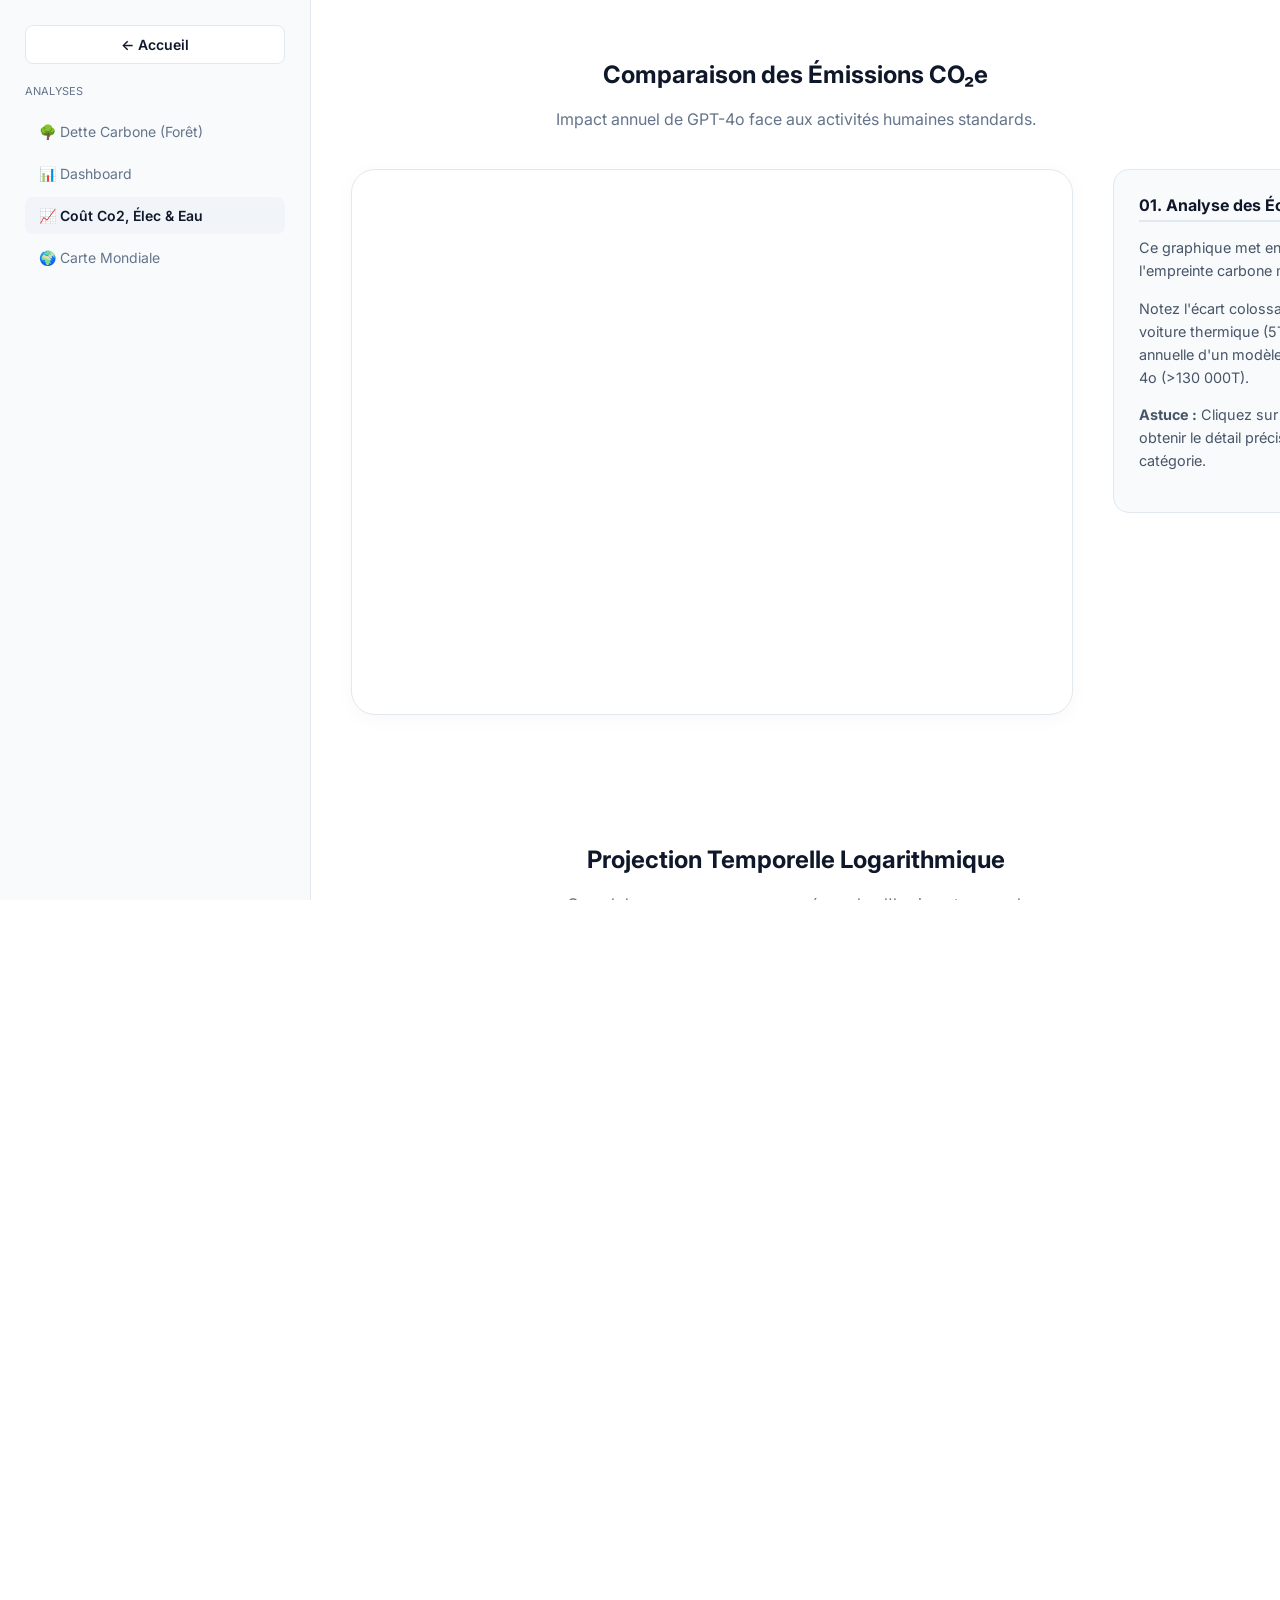
==== Effects.html @ 61dbec6e "adding pages" ====
<!DOCTYPE html>
<html lang="fr">
<head>
  <meta charset="UTF-8" />
  <meta name="viewport" content="width=device-width, initial-scale=1.0">
  <title>Analyse Impact Environnemental IA</title>
  <script src="https://d3js.org/d3.v7.min.js"></script>
  <link href="https://fonts.googleapis.com/css2?family=Inter:wght@300;400;600;700;800&display=swap" rel="stylesheet">
  <style>
    :root {
      --bg: #ffffff; --sidebar-bg: #f8fafc; --text-main: #0f172a;
      --text-muted: #64748b; --border: #e2e8f0;
      --carbon: #22c55e; --elec: #eab308; --water: #3b82f6; --accent: #6366f1;
    }

    body { margin: 0; background: var(--bg); color: var(--text-main); font-family: 'Inter', sans-serif; display: flex; height: 100vh; overflow: hidden; }

    /* Sidebar */
    #sidebar { width: 260px; background: var(--sidebar-bg); padding: 25px; border-right: 1px solid var(--border); flex-shrink: 0; }
    #back-btn { background: #fff; border: 1px solid var(--border); color: var(--text-main); padding: 10px; border-radius: 8px; cursor: pointer; margin-bottom: 20px; font-weight: 600; text-decoration: none; display: flex; align-items: center; justify-content: center; gap: 8px; font-size: 14px; }
    .sidebar-item { padding: 10px 14px; color: var(--text-muted); text-decoration: none; border-radius: 8px; font-size: 14px; display: block; margin-bottom: 5px; }
    .sidebar-item.active { background: #f1f5f9; color: var(--text-main); font-weight: 600; }

    /* Main Area Scrollable */
    #main-zone { flex: 1; overflow-y: auto; padding: 40px; scroll-behavior: smooth; }
    
    .section-container { max-width: 1100px; margin: 0 auto 100px auto; }
    .header-block { margin-bottom: 40px; text-align: center; }
    
    .viz-card { background: #fff; border: 1px solid var(--border); border-radius: 24px; padding: 35px; box-shadow: 0 4px 20px rgba(0,0,0,0.03); margin-bottom: 30px; position: relative; }

    /* Layout Alterné Texte/Graphique */
    .split-layout { display: grid; grid-template-columns: 1fr 300px; gap: 40px; align-items: start; }
    .split-layout.reverse { grid-template-columns: 300px 1fr; }

    /* Styling Graphiques */
    .axis-title { font-size: 11px; font-weight: 800; fill: var(--text-muted); text-transform: uppercase; letter-spacing: 1px; }
    .axis-label { font-size: 10px; font-weight: 700; fill: var(--text-muted); }
    .grid line { stroke: #f1f5f9; }
    
    /* Légendes Interactives */
    .legend-row { display: flex; gap: 15px; margin-bottom: 20px; justify-content: center; }
    .pill { padding: 8px 16px; border-radius: 100px; font-size: 11px; font-weight: 800; cursor: pointer; opacity: 0.3; transition: 0.3s; color: white; border: none; }
    .pill.active { opacity: 1; box-shadow: 0 4px 10px rgba(0,0,0,0.1); }

    .analysis-box { background: #f8fafc; padding: 25px; border-radius: 16px; border: 1px solid var(--border); }
    .analysis-box h3 { margin: 0 0 10px 0; font-size: 1rem; border-bottom: 2px solid var(--border); padding-bottom: 5px; }
    .analysis-box p { font-size: 0.9rem; line-height: 1.6; color: #475569; }

    /* Info Pane (Bar Chart) */
    #info-pane {
      margin-top: 20px; background: #f1f5f9; padding: 0; max-height: 0; overflow: hidden; border-radius: 16px;
      transition: all 0.5s ease;
    }
    #info-pane.visible { padding: 20px; max-height: 200px; border: 1px solid var(--border); }

    .tooltip { position: absolute; opacity: 0; background: #1e293b; color: white; padding: 10px; border-radius: 8px; font-size: 11px; pointer-events: none; z-index: 1000; }
  </style>
</head>
<body>

  <aside id="sidebar">
      <a href="index.html" id="back-btn">← Accueil</a>
      <div style="font-size: 11px; color: var(--text-muted); text-transform: uppercase; margin-bottom: 15px;">Analyses</div>
      <a href="foret.html" class="sidebar-item">🌳 Dette Carbone (Forêt)</a>
      <a href="Analytics.html" class="sidebar-item">📊 Dashboard</a>
      <a href="#" class="sidebar-item active">📈 Coût Co2, Élec & Eau</a>
      <a href="map.html" class="sidebar-item">🌍 Carte Mondiale</a>
  </aside>

  <main id="main-zone">

    <section id="section-bars" class="section-container">
        <div class="header-block">
            <h1>Comparaison des Émissions CO₂e</h1>
            <p style="color: var(--text-muted);">Impact annuel de GPT-4o face aux activités humaines standards.</p>
        </div>

        <div class="split-layout">
            <div class="viz-card">
                <svg id="barChart" width="650" height="450"></svg>
                
                <div id="info-pane">
                    <h4 id="info-title" style="margin:0; font-size:11px; color:var(--carbon); text-transform:uppercase;">Détails</h4>
                    <div id="info-val" style="font-size: 18px; font-weight: 800; margin: 5px 0;"></div>
                    <p id="info-desc" style="margin:0; font-size: 13px; color: var(--text-muted); line-height: 1.5;"></p>
                </div>
            </div>
            <div class="analysis-box">
                <h3>01. Analyse des Échelles</h3>
                <p>Ce graphique met en perspective l'empreinte carbone massive de l'IA.</p>
                <p>Notez l'écart colossal entre une voiture thermique (5T) et l'inférence annuelle d'un modèle comme GPT-4o (>130 000T).</p>
                <p><b>Astuce :</b> Cliquez sur les barres pour obtenir le détail précis de chaque catégorie.</p>
            </div>
        </div>
    </section>

    <section id="section-line" class="section-container">
        <div class="header-block">
            <h1>Projection Temporelle Logarithmique</h1>
            <p style="color: var(--text-muted);">Cumul des ressources consommées selon l'horizon temporel.</p>
        </div>

        <div class="legend-row">
            <button class="pill active" id="p-elec" style="background: var(--elec);" onclick="toggleMetric('elec')">⚡ ÉLEC (MWh)</button>
            <button class="pill active" id="p-carbon" style="background: var(--carbon);" onclick="toggleMetric('carbon')">🌱 CARBONE (kg)</button>
            <button class="pill active" id="p-water" style="background: var(--water);" onclick="toggleMetric('water')">💧 EAU (m³)</button>
        </div>

        <div class="split-layout reverse">
            <div class="analysis-box">
                <h3>02. Dynamique Temporelle</h3>
                <p>L'utilisation d'une échelle logarithmique permet de visualiser la croissance exponentielle sans écraser les données initiales (minutes vs années).</p>
                <p>Les bandes d'incertitude (±10x) reflètent la variabilité de l'efficacité des data centers mondiaux.</p>
            </div>
            <div class="viz-card">
                <svg id="lineChart" width="650" height="400"></svg>
            </div>
        </div>
    </section>

    <div id="tooltip" class="tooltip"></div>
  </main>

  <script>
    /* --- DATASETS --- */
    
    // TOUTES LES 8 DONNÉES RESTAURÉES
    const barData = [
      { l: "1 Voiture (USA)", v: 5, c: "#cbd5e1", desc: "Émissions moyennes d'une voiture thermique américaine sur un an." },
      { l: "1 Vol BOS-LHR", v: 60, c: "#cbd5e1", desc: "Impact carbone d'un trajet aller simple Boston-Londres." },
      { l: "100 Acres Forêt", v: 100, c: "#94a3b8", desc: "Quantité de CO2 absorbée par 404 686 m² de forêt par an." },
      { l: "2,300 Vols", v: 137531, c: "#64748b", desc: "Équivalent d'un trafic aérien massif groupé." },
      { l: "113k Litres Essence", v: 138000, c: "#475569", desc: "Émissions générées par la combustion de 30 000 gallons d'essence." },
      { l: "138k Acres Forêt", v: 138000, c: "#334155", desc: "La surface de forêt nécessaire pour compenser l'estimation basse de GPT-4o." },
      { l: "GPT-4o (Min)", v: 138125, c: "#22c55e", desc: "Estimation minimale des émissions liées à l'inférence annuelle de GPT-4o." },
      { l: "GPT-4o (Max)", v: 163441, c: "#15803d", desc: "Estimation maximale de la consommation de carbone pour faire tourner le modèle en 2025." }
    ];

    const Q_DAY = 2.5e9, CO2_G = 2.33, WH = 10, WATER_MIN = 102972;
    const timeS = [{l:"1 min", m:1}, {l:"1 h", m:60}, {l:"1 jour", m:1440}, {l:"1 mois", m:43200}, {l:"1 an", m:525600}];
    const lineMetrics = {
        elec: { color: "#eab308", label: "Électricité", unit: "MWh", visible: true },
        carbon: { color: "#22c55e", label: "Carbone", unit: "kg", visible: true },
        water: { color: "#3b82f6", label: "Eau", unit: "m³", visible: true }
    };

    /* --- RENDER BAR CHART --- */
    const bSvg = d3.select("#barChart"), bMargin = {top:20, right:20, bottom:100, left:60}; // Bottom augmenté pour labels inclinés
    const bW = 650 - bMargin.left - bMargin.right, bH = 450 - bMargin.top - bMargin.bottom;
    const bg = bSvg.append("g").attr("transform", `translate(${bMargin.left},${bMargin.top})`);

    const bx = d3.scaleBand().range([0, bW]).domain(barData.map(d=>d.l)).padding(0.3);
    const by = d3.scaleLinear().range([bH, 0]).domain([0, d3.max(barData, d=>d.v)*1.1]);

    // Grille
    bg.append("g").attr("class", "grid").call(d3.axisLeft(by).ticks(5).tickSize(-bW).tickFormat(""));

    // Barres
    bg.selectAll("rect").data(barData).enter().append("rect")
      .attr("x", d=>bx(d.l)).attr("y", d=>by(d.v)).attr("width", bx.bandwidth()).attr("height", d=>bH - by(d.v))
      .attr("fill", d=>d.c).attr("rx", 4)
      .style("cursor", "pointer")
      .on("mouseover", function() { d3.select(this).style("opacity", 0.8); })
      .on("mouseout", function() { d3.select(this).style("opacity", 1); })
      .on("click", (e, d) => {
          d3.select("#info-pane").classed("visible", true);
          d3.select("#info-title").text(d.label.replace(/\n/g, " "));
          d3.select("#info-val").text(d.value.toLocaleString() + " T CO₂e");
          d3.select("#info-desc").text(d.desc);
      });

    // Valeurs sur barres (Format compact pour éviter chevauchement)
    bg.selectAll(".val").data(barData).enter().append("text")
      .attr("class", "axis-label")
      .attr("x", d=>bx(d.l)+bx.bandwidth()/2).attr("y", d=>by(d.v)-5)
      .attr("text-anchor", "middle")
      .style("font-weight", "800")
      .text(d => d.v > 1000 ? d3.format(".2s")(d.v) : d.v);

    // Axes Bar
    bg.append("g").attr("transform", `translate(0,${bH})`).call(d3.axisBottom(bx).tickSize(0).tickPadding(10))
      .selectAll("text")
      .attr("class", "axis-label")
      .style("text-anchor", "end")
      .attr("dx", "-0.8em").attr("dy", "0.15em")
      .attr("transform", "rotate(-30)"); // Rotation des labels pour lisibilité

    bg.append("g").call(d3.axisLeft(by).ticks(5, "~s")).selectAll("text").attr("class", "axis-label");
    bg.append("text").attr("class", "axis-title").attr("transform", "rotate(-90)").attr("y", -45).attr("x", -bH/2).attr("text-anchor", "middle").text("Tonnes CO₂e");

    /* --- RENDER LINE CHART --- */
    const lSvg = d3.select("#lineChart"), lMargin = {top:20, right:30, bottom:50, left:60};
    const lW = 650 - lMargin.left - lMargin.right, lH = 400 - lMargin.top - lMargin.bottom;
    const lg = lSvg.append("g").attr("transform", `translate(${lMargin.left},${lMargin.top})`);

    const lData = timeS.map(d => {
        const q = (Q_DAY / 1440) * d.m;
        return { time: d.l, carbon: (q * CO2_G) / 1000, elec: (q * WH) / 1e6, water: (WATER_MIN * d.m) / 1000 };
    });

    const lx = d3.scalePoint().domain(lData.map(d => d.time)).range([0, lW]);
    const ly = d3.scaleLog().domain([1, d3.max(lData, d => d.carbon) * 100]).range([lH, 0]);

    lg.append("g").attr("class", "grid").call(d3.axisLeft(ly).ticks(10).tickSize(-lW).tickFormat(""));

    Object.keys(lineMetrics).forEach(key => {
        const m = lineMetrics[key];
        const group = lg.append("g").attr("id", `g-${key}`);
        group.append("path").datum(lData).attr("fill", m.color).style("opacity", 0.15)
             .attr("d", d3.area().x(d => lx(d.time)).y0(d => ly(d[key]/10)).y1(d => ly(d[key]*10)).curve(d3.curveMonotoneX));
        group.append("path").datum(lData).attr("fill", "none").attr("stroke", m.color).attr("stroke-width", 3)
             .attr("d", d3.line().x(d => lx(d.time)).y(d => ly(d[key])).curve(d3.curveMonotoneX));
        
        // Tooltip interaction
        group.selectAll(".dot").data(lData).enter().append("circle")
            .attr("cx", d => lx(d.time)).attr("cy", d => ly(d[key])).attr("r", 5).attr("fill", m.color)
            .on("mouseover", (e, d) => showTooltip(e, d, key))
            .on("mouseout", hideTooltip);
    });

    lg.append("g").attr("transform", `translate(0,${lH})`).call(d3.axisBottom(lx).tickSize(0).tickPadding(15)).selectAll("text").attr("class", "axis-label");
    lg.append("g").call(d3.axisLeft(ly).ticks(5, "~s")).selectAll("text").attr("class", "axis-label");
    lg.append("text").attr("class", "axis-title").attr("x", lW/2).attr("y", lH + 40).attr("text-anchor", "middle").text("Horizon Temporel");

    window.toggleMetric = (key) => {
        lineMetrics[key].visible = !lineMetrics[key].visible;
        d3.select(`#g-${key}`).transition().duration(400).style("opacity", lineMetrics[key].visible ? 1 : 0);
        d3.select(`#p-${key}`).classed("active", lineMetrics[key].visible);
    };

    function showTooltip(e, d, key) {
        const m = lineMetrics[key];
        d3.select("#tooltip").style("opacity", 1)
          .html(`<b>${d.time}</b><br><span style="color:${m.color}">●</span> ${m.label}: <b>${d3.format(",.0f")(d[key])} ${m.unit}</b>`)
          .style("left", (e.pageX + 15) + "px").style("top", (e.pageY - 20) + "px");
    }
    function hideTooltip() { d3.select("#tooltip").style("opacity", 0); }
  </script>
</body>
</html>
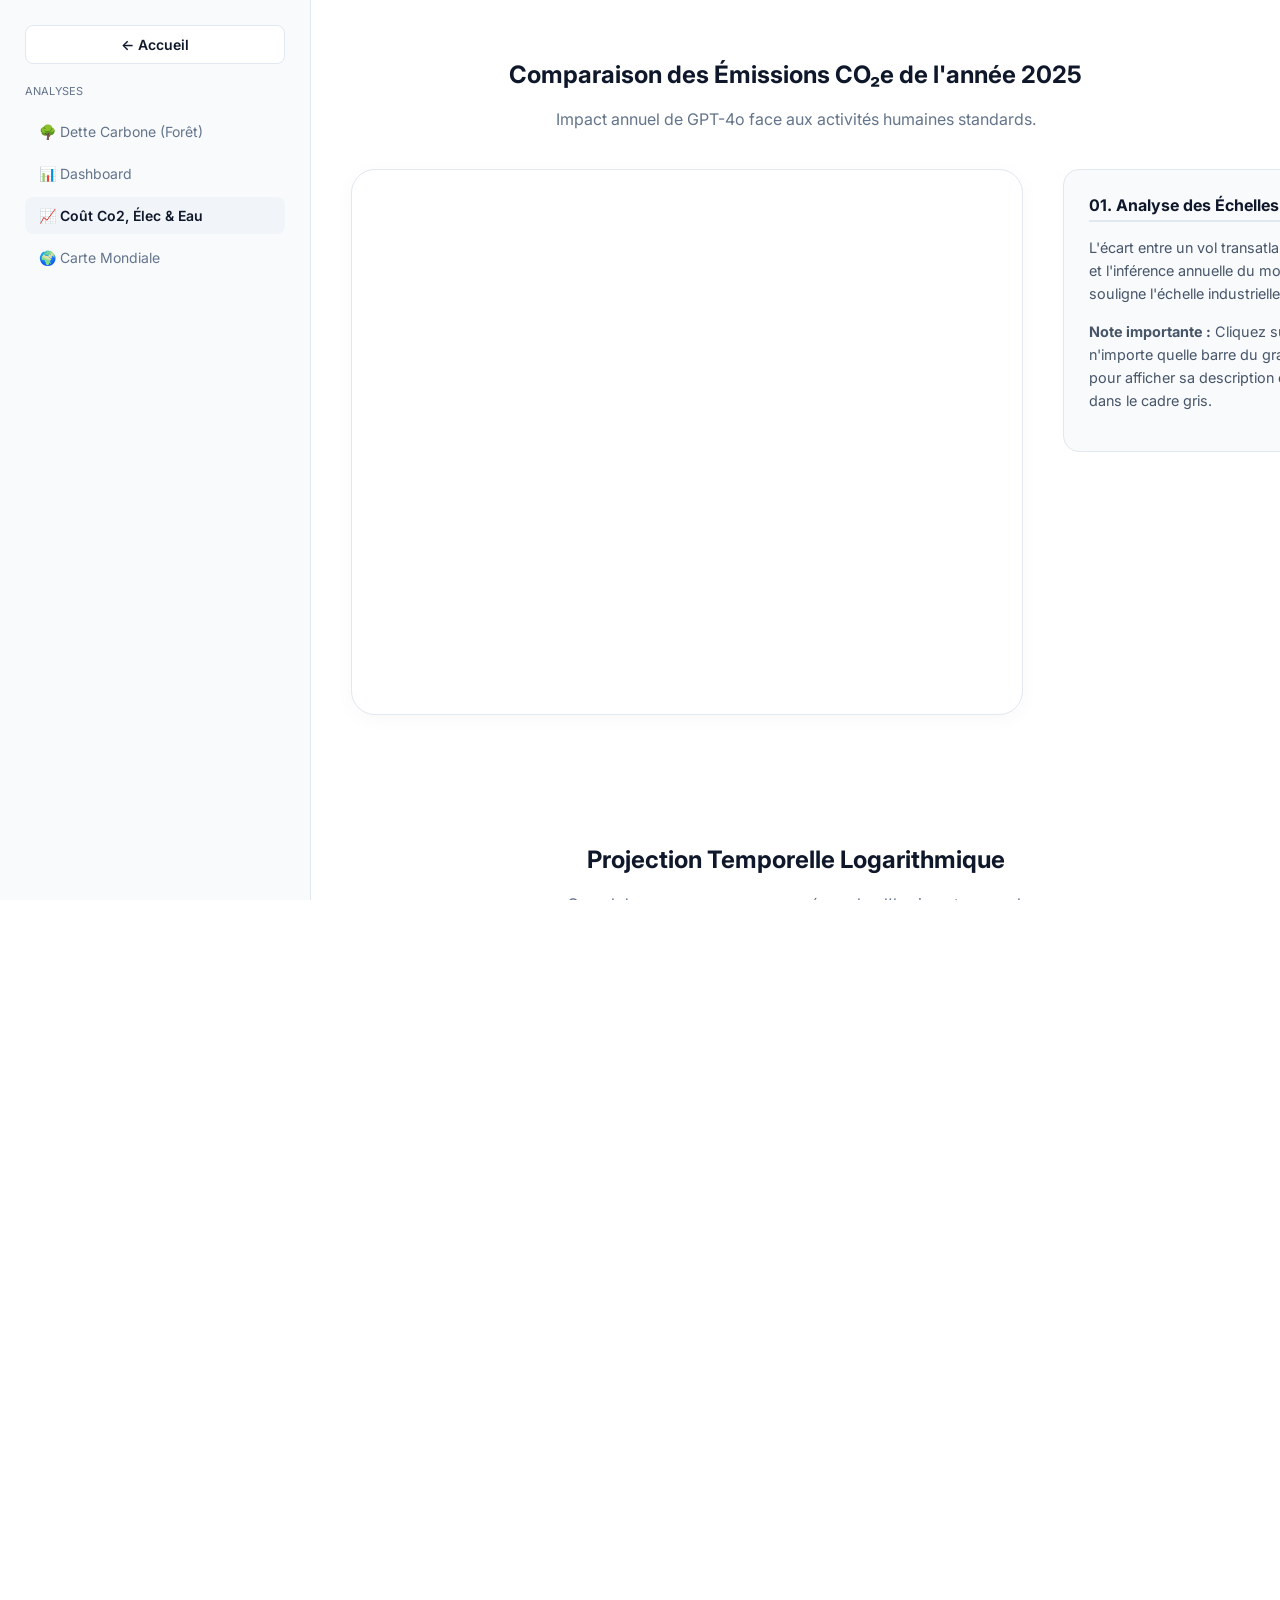
==== commit 321df94b: "fixing details in barchart" ====
--- a/Effects.html
+++ b/Effects.html
@@ -21,7 +21,7 @@
     .sidebar-item { padding: 10px 14px; color: var(--text-muted); text-decoration: none; border-radius: 8px; font-size: 14px; display: block; margin-bottom: 5px; }
     .sidebar-item.active { background: #f1f5f9; color: var(--text-main); font-weight: 600; }
 
-    /* Main Area Scrollable */
+    /* Main Area */
     #main-zone { flex: 1; overflow-y: auto; padding: 40px; scroll-behavior: smooth; }
     
     .section-container { max-width: 1100px; margin: 0 auto 100px auto; }
@@ -29,16 +29,15 @@
     
     .viz-card { background: #fff; border: 1px solid var(--border); border-radius: 24px; padding: 35px; box-shadow: 0 4px 20px rgba(0,0,0,0.03); margin-bottom: 30px; position: relative; }
 
-    /* Layout Alterné Texte/Graphique */
+    /* Layout */
     .split-layout { display: grid; grid-template-columns: 1fr 300px; gap: 40px; align-items: start; }
     .split-layout.reverse { grid-template-columns: 300px 1fr; }
 
-    /* Styling Graphiques */
+    /* Graphiques */
     .axis-title { font-size: 11px; font-weight: 800; fill: var(--text-muted); text-transform: uppercase; letter-spacing: 1px; }
     .axis-label { font-size: 10px; font-weight: 700; fill: var(--text-muted); }
     .grid line { stroke: #f1f5f9; }
     
-    /* Légendes Interactives */
     .legend-row { display: flex; gap: 15px; margin-bottom: 20px; justify-content: center; }
     .pill { padding: 8px 16px; border-radius: 100px; font-size: 11px; font-weight: 800; cursor: pointer; opacity: 0.3; transition: 0.3s; color: white; border: none; }
     .pill.active { opacity: 1; box-shadow: 0 4px 10px rgba(0,0,0,0.1); }
@@ -47,12 +46,12 @@
     .analysis-box h3 { margin: 0 0 10px 0; font-size: 1rem; border-bottom: 2px solid var(--border); padding-bottom: 5px; }
     .analysis-box p { font-size: 0.9rem; line-height: 1.6; color: #475569; }
 
-    /* Info Pane (Bar Chart) */
+    /* --- INFO PANE (LA PARTIE QUI ETAIT VIDE) --- */
     #info-pane {
-      margin-top: 20px; background: #f1f5f9; padding: 0; max-height: 0; overflow: hidden; border-radius: 16px;
-      transition: all 0.5s ease;
+      margin-top: 20px; background: #f8fafc; padding: 0; max-height: 0; overflow: hidden; border-radius: 16px;
+      transition: all 0.5s ease; border: 0px solid transparent;
     }
-    #info-pane.visible { padding: 20px; max-height: 200px; border: 1px solid var(--border); }
+    #info-pane.visible { padding: 20px; max-height: 200px; border: 1px solid var(--carbon); }
 
     .tooltip { position: absolute; opacity: 0; background: #1e293b; color: white; padding: 10px; border-radius: 8px; font-size: 11px; pointer-events: none; z-index: 1000; }
   </style>
@@ -72,25 +71,25 @@
 
     <section id="section-bars" class="section-container">
         <div class="header-block">
-            <h1>Comparaison des Émissions CO₂e</h1>
+            <h1>Comparaison des Émissions CO₂e de l'année 2025 </h1>
             <p style="color: var(--text-muted);">Impact annuel de GPT-4o face aux activités humaines standards.</p>
         </div>
 
         <div class="split-layout">
             <div class="viz-card">
-                <svg id="barChart" width="650" height="450"></svg>
+                <svg id="barChart" width="600" height="450"></svg>
                 
                 <div id="info-pane">
-                    <h4 id="info-title" style="margin:0; font-size:11px; color:var(--carbon); text-transform:uppercase;">Détails</h4>
-                    <div id="info-val" style="font-size: 18px; font-weight: 800; margin: 5px 0;"></div>
-                    <p id="info-desc" style="margin:0; font-size: 13px; color: var(--text-muted); line-height: 1.5;"></p>
+                    <h4 id="info-title" style="margin:0; font-size:12px; color:var(--carbon); text-transform:uppercase; font-weight: 800;">Détails</h4>
+                    <div id="info-val" style="font-size: 24px; font-weight: 800; margin: 8px 0; color: var(--text-main);"></div>
+                    <p id="info-desc" style="margin:0; font-size: 14px; color: var(--text-muted); line-height: 1.5;"></p>
                 </div>
             </div>
+            
             <div class="analysis-box">
                 <h3>01. Analyse des Échelles</h3>
-                <p>Ce graphique met en perspective l'empreinte carbone massive de l'IA.</p>
-                <p>Notez l'écart colossal entre une voiture thermique (5T) et l'inférence annuelle d'un modèle comme GPT-4o (>130 000T).</p>
-                <p><b>Astuce :</b> Cliquez sur les barres pour obtenir le détail précis de chaque catégorie.</p>
+                <p>L'écart entre un vol transatlantique et l'inférence annuelle du modèle souligne l'échelle industrielle de l'IA.</p>
+                <p><b>Note importante :</b> Cliquez sur n'importe quelle barre du graphique pour afficher sa description exacte dans le cadre gris.</p>
             </div>
         </div>
     </section>
@@ -110,11 +109,11 @@
         <div class="split-layout reverse">
             <div class="analysis-box">
                 <h3>02. Dynamique Temporelle</h3>
-                <p>L'utilisation d'une échelle logarithmique permet de visualiser la croissance exponentielle sans écraser les données initiales (minutes vs années).</p>
+                <p>L'utilisation d'une échelle logarithmique permet de visualiser la croissance exponentielle sans écraser les données initiales.</p>
                 <p>Les bandes d'incertitude (±10x) reflètent la variabilité de l'efficacité des data centers mondiaux.</p>
             </div>
             <div class="viz-card">
-                <svg id="lineChart" width="650" height="400"></svg>
+                <svg id="lineChart" width="600" height="400"></svg>
             </div>
         </div>
     </section>
@@ -123,18 +122,18 @@
   </main>
 
   <script>
-    /* --- DATASETS --- */
-    
-    // TOUTES LES 8 DONNÉES RESTAURÉES
+    /* --- DATASETS (Variables renommées pour clarté) --- */
+    
+    // Noms des clés: label, value, color, desc
     const barData = [
-      { l: "1 Voiture (USA)", v: 5, c: "#cbd5e1", desc: "Émissions moyennes d'une voiture thermique américaine sur un an." },
-      { l: "1 Vol BOS-LHR", v: 60, c: "#cbd5e1", desc: "Impact carbone d'un trajet aller simple Boston-Londres." },
-      { l: "100 Acres Forêt", v: 100, c: "#94a3b8", desc: "Quantité de CO2 absorbée par 404 686 m² de forêt par an." },
-      { l: "2,300 Vols", v: 137531, c: "#64748b", desc: "Équivalent d'un trafic aérien massif groupé." },
-      { l: "113k Litres Essence", v: 138000, c: "#475569", desc: "Émissions générées par la combustion de 30 000 gallons d'essence." },
-      { l: "138k Acres Forêt", v: 138000, c: "#334155", desc: "La surface de forêt nécessaire pour compenser l'estimation basse de GPT-4o." },
-      { l: "GPT-4o (Min)", v: 138125, c: "#22c55e", desc: "Estimation minimale des émissions liées à l'inférence annuelle de GPT-4o." },
-      { l: "GPT-4o (Max)", v: 163441, c: "#15803d", desc: "Estimation maximale de la consommation de carbone pour faire tourner le modèle en 2025." }
+      { label: "1 Voiture (USA)", value: 5, color: "#cbd5e1", desc: "Émissions moyennes d'une voiture thermique américaine sur un an." },
+      { label: "1 Vol BOS-LHR", value: 60, color: "#cbd5e1", desc: "Impact carbone d'un trajet aller simple Boston-Londres." },
+      { label: "100 Acres Forêt", value: 100, color: "#94a3b8", desc: "Quantité de CO2 absorbée par 404 686 m² de forêt par an." },
+      { label: "2,300 Vols", value: 137531, color: "#64748b", desc: "Équivalent d'un trafic aérien massif groupé." },
+      { label: "113k Litres Essence", value: 138000, color: "#475569", desc: "Émissions générées par la combustion de 30 000 gallons d'essence." },
+      { label: "138k Acres Forêt", value: 138000, color: "#334155", desc: "La surface de forêt nécessaire pour compenser l'estimation basse de GPT-4o." },
+      { label: "GPT-4o (Min)", value: 138125, color: "#22c55e", desc: "Estimation minimale des émissions liées à l'inférence annuelle de GPT-4o." },
+      { label: "GPT-4o (Max)", value: 163441, color: "#15803d", desc: "Estimation maximale de la consommation de carbone pour faire tourner le modèle en 2025." }
     ];
 
     const Q_DAY = 2.5e9, CO2_G = 2.33, WH = 10, WATER_MIN = 102972;
@@ -146,52 +145,46 @@
     };
 
     /* --- RENDER BAR CHART --- */
-    const bSvg = d3.select("#barChart"), bMargin = {top:20, right:20, bottom:100, left:60}; // Bottom augmenté pour labels inclinés
-    const bW = 650 - bMargin.left - bMargin.right, bH = 450 - bMargin.top - bMargin.bottom;
+    const bSvg = d3.select("#barChart"), bMargin = {top:20, right:20, bottom:100, left:60};
+    const bW = 600 - bMargin.left - bMargin.right, bH = 450 - bMargin.top - bMargin.bottom;
     const bg = bSvg.append("g").attr("transform", `translate(${bMargin.left},${bMargin.top})`);
 
-    const bx = d3.scaleBand().range([0, bW]).domain(barData.map(d=>d.l)).padding(0.3);
-    const by = d3.scaleLinear().range([bH, 0]).domain([0, d3.max(barData, d=>d.v)*1.1]);
-
-    // Grille
+    // Utilisation de .label et .value
+    const bx = d3.scaleBand().range([0, bW]).domain(barData.map(d=>d.label)).padding(0.3);
+    const by = d3.scaleLinear().range([bH, 0]).domain([0, d3.max(barData, d=>d.value)*1.1]);
+
     bg.append("g").attr("class", "grid").call(d3.axisLeft(by).ticks(5).tickSize(-bW).tickFormat(""));
 
-    // Barres
     bg.selectAll("rect").data(barData).enter().append("rect")
-      .attr("x", d=>bx(d.l)).attr("y", d=>by(d.v)).attr("width", bx.bandwidth()).attr("height", d=>bH - by(d.v))
-      .attr("fill", d=>d.c).attr("rx", 4)
+      .attr("x", d=>bx(d.label)).attr("y", d=>by(d.value)).attr("width", bx.bandwidth()).attr("height", d=>bH - by(d.value))
+      .attr("fill", d=>d.color).attr("rx", 4)
       .style("cursor", "pointer")
       .on("mouseover", function() { d3.select(this).style("opacity", 0.8); })
       .on("mouseout", function() { d3.select(this).style("opacity", 1); })
       .on("click", (e, d) => {
+          // CORRECTION ICI : Utilisation explicite des bonnes propriétés
           d3.select("#info-pane").classed("visible", true);
-          d3.select("#info-title").text(d.label.replace(/\n/g, " "));
-          d3.select("#info-val").text(d.value.toLocaleString() + " T CO₂e");
-          d3.select("#info-desc").text(d.desc);
+          d3.select("#info-title").text(d.label); // .label existe
+          d3.select("#info-val").text(d.value.toLocaleString() + " T CO₂e"); // .value existe
+          d3.select("#info-desc").text(d.desc); // .desc existe
       });
 
-    // Valeurs sur barres (Format compact pour éviter chevauchement)
+    // Valeurs sur barres
     bg.selectAll(".val").data(barData).enter().append("text")
-      .attr("class", "axis-label")
-      .attr("x", d=>bx(d.l)+bx.bandwidth()/2).attr("y", d=>by(d.v)-5)
-      .attr("text-anchor", "middle")
-      .style("font-weight", "800")
-      .text(d => d.v > 1000 ? d3.format(".2s")(d.v) : d.v);
-
-    // Axes Bar
+      .attr("class", "axis-label").attr("x", d=>bx(d.label)+bx.bandwidth()/2).attr("y", d=>by(d.value)-5)
+      .attr("text-anchor", "middle").style("font-weight", "800")
+      .text(d => d.value > 1000 ? d3.format(".2s")(d.value) : d.value);
+
+    // Axes
     bg.append("g").attr("transform", `translate(0,${bH})`).call(d3.axisBottom(bx).tickSize(0).tickPadding(10))
-      .selectAll("text")
-      .attr("class", "axis-label")
-      .style("text-anchor", "end")
-      .attr("dx", "-0.8em").attr("dy", "0.15em")
-      .attr("transform", "rotate(-30)"); // Rotation des labels pour lisibilité
-
+      .selectAll("text").attr("class", "axis-label").style("text-anchor", "end").attr("dx", "-0.8em").attr("dy", "0.15em").attr("transform", "rotate(-30)");
+    
     bg.append("g").call(d3.axisLeft(by).ticks(5, "~s")).selectAll("text").attr("class", "axis-label");
     bg.append("text").attr("class", "axis-title").attr("transform", "rotate(-90)").attr("y", -45).attr("x", -bH/2).attr("text-anchor", "middle").text("Tonnes CO₂e");
 
     /* --- RENDER LINE CHART --- */
     const lSvg = d3.select("#lineChart"), lMargin = {top:20, right:30, bottom:50, left:60};
-    const lW = 650 - lMargin.left - lMargin.right, lH = 400 - lMargin.top - lMargin.bottom;
+    const lW = 600 - lMargin.left - lMargin.right, lH = 400 - lMargin.top - lMargin.bottom;
     const lg = lSvg.append("g").attr("transform", `translate(${lMargin.left},${lMargin.top})`);
 
     const lData = timeS.map(d => {
@@ -212,7 +205,6 @@
         group.append("path").datum(lData).attr("fill", "none").attr("stroke", m.color).attr("stroke-width", 3)
              .attr("d", d3.line().x(d => lx(d.time)).y(d => ly(d[key])).curve(d3.curveMonotoneX));
         
-        // Tooltip interaction
         group.selectAll(".dot").data(lData).enter().append("circle")
             .attr("cx", d => lx(d.time)).attr("cy", d => ly(d[key])).attr("r", 5).attr("fill", m.color)
             .on("mouseover", (e, d) => showTooltip(e, d, key))
@@ -221,7 +213,10 @@
 
     lg.append("g").attr("transform", `translate(0,${lH})`).call(d3.axisBottom(lx).tickSize(0).tickPadding(15)).selectAll("text").attr("class", "axis-label");
     lg.append("g").call(d3.axisLeft(ly).ticks(5, "~s")).selectAll("text").attr("class", "axis-label");
+    
+    // TITRES AJOUTÉS ICI
     lg.append("text").attr("class", "axis-title").attr("x", lW/2).attr("y", lH + 40).attr("text-anchor", "middle").text("Horizon Temporel");
+    lg.append("text").attr("class", "axis-title").attr("transform", "rotate(-90)").attr("y", -45).attr("x", -lH/2).attr("text-anchor", "middle").text("Volumes d'Impact (Log)");
 
     window.toggleMetric = (key) => {
         lineMetrics[key].visible = !lineMetrics[key].visible;
